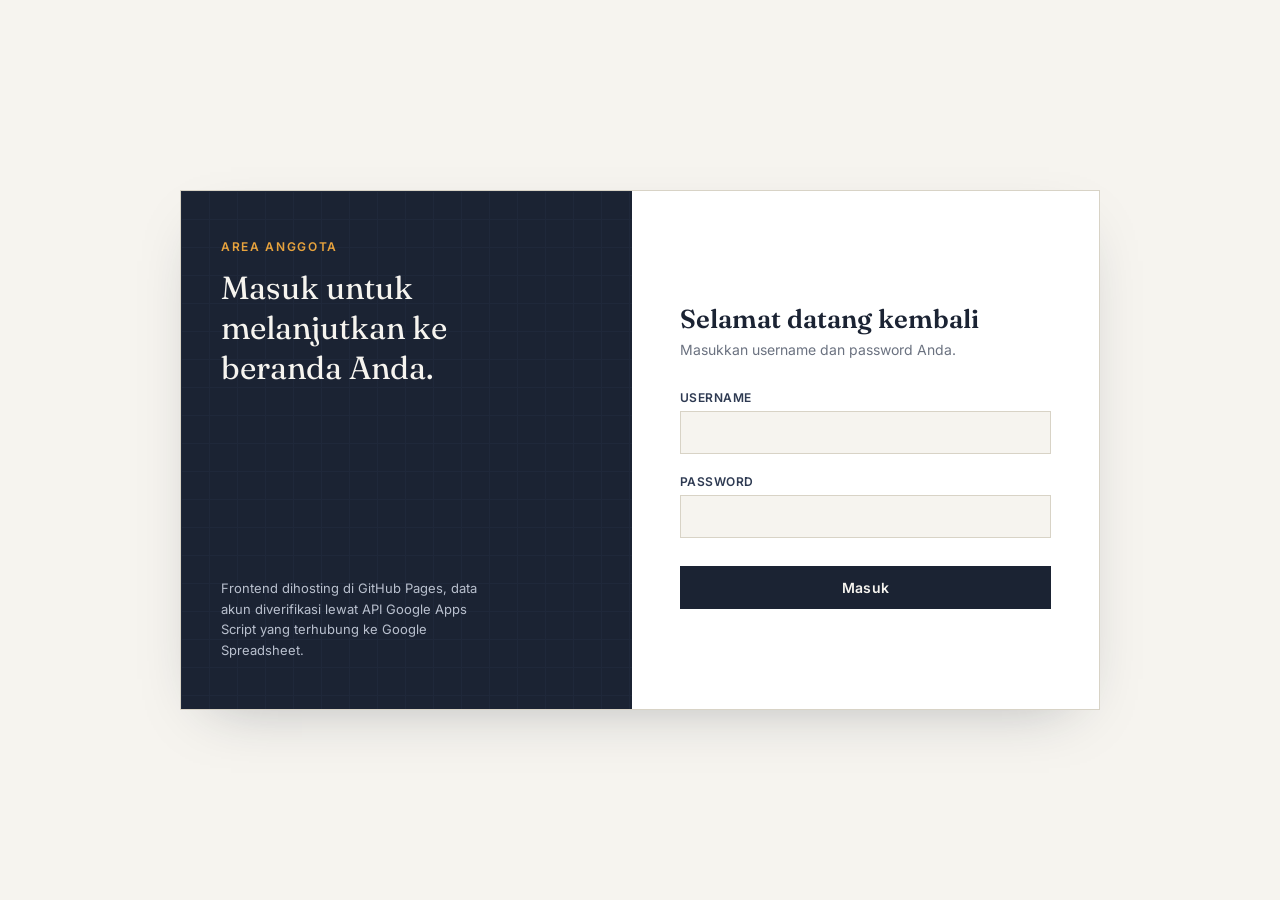
==== index.html @ 0613256c "Add files via upload" ====
<!DOCTYPE html>
<html lang="id">
<head>
  <meta charset="UTF-8">
  <meta name="viewport" content="width=device-width, initial-scale=1">
  <title>Login</title>
  <link rel="stylesheet" href="style.css">
</head>
<body>

  <div class="login-wrap">
    <div class="frame">
      <div class="side">
        <div class="side-top">
          <div class="eyebrow">Area Anggota</div>
          <div class="side-title">Masuk untuk melanjutkan ke beranda Anda.</div>
        </div>
        <div class="side-bottom">
          <p>Frontend dihosting di GitHub Pages, data akun diverifikasi lewat API Google Apps Script yang terhubung ke Google Spreadsheet.</p>
        </div>
      </div>

      <div class="form-panel">
        <h1>Selamat datang kembali</h1>
        <div class="sub">Masukkan username dan password Anda.</div>

        <form id="loginForm">
          <div class="field">
            <label for="username">Username</label>
            <input type="text" id="username" autocomplete="username" required>
          </div>
          <div class="field">
            <label for="password">Password</label>
            <input type="password" id="password" autocomplete="current-password" required>
          </div>
          <button type="submit" id="btnLogin">Masuk</button>
          <div class="msg" id="msg"></div>
        </form>
      </div>
    </div>
  </div>

  <script src="config.js"></script>
  <script>
    // Kalau sudah ada sesi tersimpan & valid, langsung ke beranda
    (async function checkExistingSession(){
      const token = localStorage.getItem('token');
      if (!token) return;
      try {
        const res = await fetch(API_URL + '?action=checkSession&token=' + encodeURIComponent(token));
        const data = await res.json();
        if (data.success) window.location.href = 'beranda.html';
      } catch (e) { /* diamkan, biarkan user login manual */ }
    })();

    document.getElementById('loginForm').addEventListener('submit', async function(e){
      e.preventDefault();
      const username = document.getElementById('username').value;
      const password = document.getElementById('password').value;
      const btn = document.getElementById('btnLogin');
      const msg = document.getElementById('msg');

      msg.className = 'msg';
      msg.textContent = '';
      btn.disabled = true;
      btn.textContent = 'Memeriksa...';

      try {
        const res = await fetch(API_URL, {
          method: 'POST',
          // text/plain menghindari CORS preflight (OPTIONS) yang tidak
          // ditangani Apps Script secara native
          headers: { 'Content-Type': 'text/plain;charset=utf-8' },
          body: JSON.stringify({ action: 'login', username, password })
        });
        const data = await res.json();

        if (data.success) {
          localStorage.setItem('token', data.token);
          localStorage.setItem('nama', data.nama);
          localStorage.setItem('username', data.username);
          msg.className = 'msg ok';
          msg.textContent = 'Berhasil masuk, mengalihkan...';
          window.location.href = 'beranda.html';
        } else {
          msg.className = 'msg error';
          msg.textContent = data.message || 'Login gagal.';
        }
      } catch (err) {
        msg.className = 'msg error';
        msg.textContent = 'Tidak bisa menghubungi server. Periksa API_URL di config.js.';
      } finally {
        btn.disabled = false;
        btn.textContent = 'Masuk';
      }
    });
  </script>
</body>
</html>
---- style.css ----
@import url('https://fonts.googleapis.com/css2?family=Fraunces:wght@500;600&family=Inter:wght@400;500;600&display=swap');

:root{
  --ink:#1B2333;
  --ink-soft:#2E3A52;
  --paper:#F6F4EF;
  --amber:#E8A33D;
  --teal:#3E7C7B;
  --line:#D8D3C6;
  --error:#C1502E;
}
*{ box-sizing:border-box; margin:0; padding:0; }
body{
  font-family:'Inter', sans-serif;
  background:var(--paper);
  color:var(--ink);
  min-height:100vh;
}

/* ---------- Login page ---------- */
.login-wrap{
  min-height:100vh;
  display:flex;
  align-items:center;
  justify-content:center;
  padding:20px;
}
.frame{
  display:flex;
  width:min(920px, 100%);
  min-height:520px;
  background:#fff;
  border:1px solid var(--line);
  box-shadow:0 20px 60px -30px rgba(27,35,51,0.35);
  overflow:hidden;
}
.side{
  flex:1;
  background:var(--ink);
  color:var(--paper);
  padding:48px 40px;
  display:flex;
  flex-direction:column;
  justify-content:space-between;
  position:relative;
}
.side::before{
  content:"";
  position:absolute;
  inset:0;
  background-image:
    linear-gradient(var(--ink-soft) 1px, transparent 1px),
    linear-gradient(90deg, var(--ink-soft) 1px, transparent 1px);
  background-size:28px 28px;
  opacity:0.25;
}
.side-top, .side-bottom{ position:relative; z-index:1; }
.eyebrow{
  font-size:12px;
  letter-spacing:0.14em;
  text-transform:uppercase;
  color:var(--amber);
  font-weight:600;
}
.side-title{
  font-family:'Fraunces', serif;
  font-size:32px;
  line-height:1.25;
  margin-top:14px;
  max-width:280px;
}
.side-bottom p{
  font-size:13px;
  color:#B9C0CE;
  line-height:1.6;
  max-width:260px;
}
.form-panel{
  flex:1;
  padding:56px 48px;
  display:flex;
  flex-direction:column;
  justify-content:center;
}
.form-panel h1{
  font-family:'Fraunces', serif;
  font-size:26px;
  font-weight:600;
  margin-bottom:6px;
}
.form-panel .sub{
  font-size:14px;
  color:#6B7280;
  margin-bottom:32px;
}
label{
  display:block;
  font-size:12px;
  font-weight:600;
  letter-spacing:0.04em;
  text-transform:uppercase;
  color:var(--ink-soft);
  margin-bottom:6px;
}
.field{ margin-bottom:20px; }
input[type="text"], input[type="password"]{
  width:100%;
  padding:12px 14px;
  border:1.5px solid var(--line);
  background:var(--paper);
  font-size:14px;
  font-family:inherit;
  color:var(--ink);
  transition:border-color .15s ease;
}
input:focus{ outline:none; border-color:var(--teal); }
button{
  width:100%;
  padding:13px;
  background:var(--ink);
  color:var(--paper);
  border:none;
  font-family:'Inter', sans-serif;
  font-size:14px;
  font-weight:600;
  letter-spacing:0.02em;
  cursor:pointer;
  margin-top:8px;
  transition:background .15s ease;
}
button:hover{ background:var(--ink-soft); }
button:disabled{ opacity:0.6; cursor:not-allowed; }
.msg{
  margin-top:16px;
  font-size:13px;
  padding:10px 12px;
  display:none;
}
.msg.error{ display:block; background:#FBEAE3; color:var(--error); border-left:3px solid var(--error); }
.msg.ok{ display:block; background:#E7F1EF; color:var(--teal); border-left:3px solid var(--teal); }

@media (max-width:720px){
  .side{ display:none; }
  .form-panel{ padding:40px 28px; }
}

/* ---------- Beranda page ---------- */
header{
  background:var(--ink);
  color:var(--paper);
  padding:20px 40px;
  display:flex;
  align-items:center;
  justify-content:space-between;
}
header .brand{ font-family:'Fraunces', serif; font-size:20px; }
header .brand span{ color:var(--amber); }
.user-box{ display:flex; align-items:center; gap:14px; }
.user-box .name{ font-size:14px; color:#D9DEE6; }
#btnLogout{
  background:transparent;
  border:1.5px solid #4A5670;
  color:var(--paper);
  padding:8px 16px;
  font-size:13px;
  font-weight:600;
  cursor:pointer;
  transition:all .15s ease;
}
#btnLogout:hover{ background:var(--paper); color:var(--ink); }

main{
  max-width:900px;
  margin:0 auto;
  padding:64px 40px;
}
h1{
  font-family:'Fraunces', serif;
  font-size:36px;
  margin-top:12px;
  margin-bottom:14px;
}
p.lead{
  font-size:15px;
  color:#5A6072;
  max-width:560px;
  line-height:1.7;
  margin-bottom:40px;
}
.cards{
  display:grid;
  grid-template-columns:repeat(auto-fit, minmax(200px, 1fr));
  gap:16px;
}
.card{
  background:#fff;
  border:1px solid var(--line);
  padding:24px;
}
.card .label{
  font-size:12px;
  text-transform:uppercase;
  letter-spacing:0.06em;
  color:#8A8F9C;
  margin-bottom:8px;
}
.card .value{ font-family:'Fraunces', serif; font-size:22px; }

.center-loading{
  min-height:100vh;
  display:flex;
  align-items:center;
  justify-content:center;
  font-size:14px;
  color:#6B7280;
}

@media (max-width:600px){
  header{ padding:16px 20px; }
  main{ padding:40px 20px; }
  h1{ font-size:28px; }
}
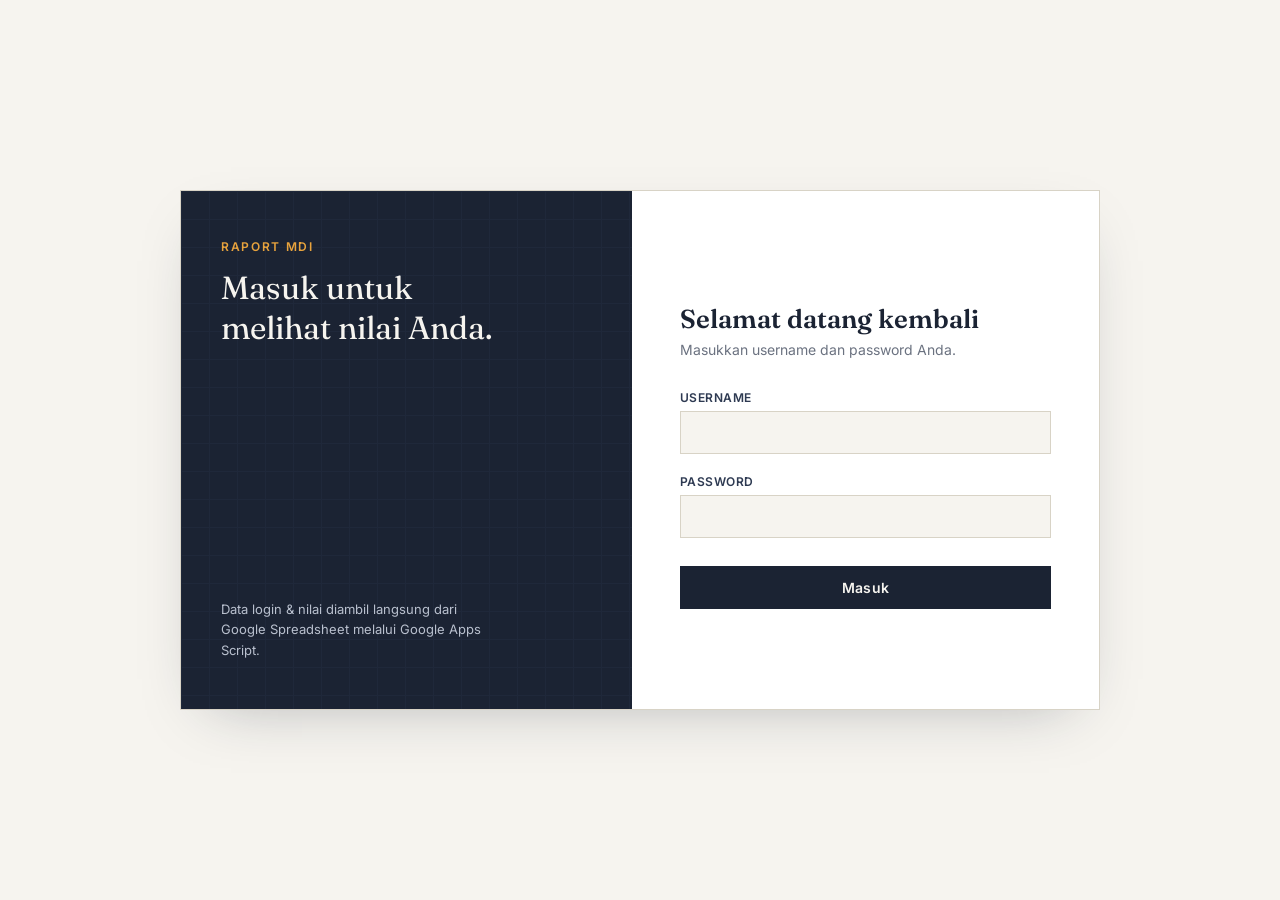
==== commit 1f10055f: "Update index.html" ====
--- a/index.html
+++ b/index.html
@@ -3,7 +3,7 @@
 <head>
   <meta charset="UTF-8">
   <meta name="viewport" content="width=device-width, initial-scale=1">
-  <title>Login</title>
+  <title>Login - Raport MDI</title>
   <link rel="stylesheet" href="style.css">
 </head>
 <body>
@@ -12,11 +12,11 @@
     <div class="frame">
       <div class="side">
         <div class="side-top">
-          <div class="eyebrow">Area Anggota</div>
-          <div class="side-title">Masuk untuk melanjutkan ke beranda Anda.</div>
+          <div class="eyebrow">Raport MDI</div>
+          <div class="side-title">Masuk untuk melihat nilai Anda.</div>
         </div>
         <div class="side-bottom">
-          <p>Frontend dihosting di GitHub Pages, data akun diverifikasi lewat API Google Apps Script yang terhubung ke Google Spreadsheet.</p>
+          <p>Data login & nilai diambil langsung dari Google Spreadsheet melalui Google Apps Script.</p>
         </div>
       </div>
 
@@ -42,20 +42,14 @@
 
   <script src="config.js"></script>
   <script>
-    // Kalau sudah ada sesi tersimpan & valid, langsung ke beranda
-    (async function checkExistingSession(){
-      const token = localStorage.getItem('token');
-      if (!token) return;
-      try {
-        const res = await fetch(API_URL + '?action=checkSession&token=' + encodeURIComponent(token));
-        const data = await res.json();
-        if (data.success) window.location.href = 'beranda.html';
-      } catch (e) { /* diamkan, biarkan user login manual */ }
-    })();
+    // Kalau sudah ada data login tersimpan, langsung ke beranda
+    if (localStorage.getItem('raport_username')) {
+      window.location.href = 'beranda.html';
+    }
 
     document.getElementById('loginForm').addEventListener('submit', async function(e){
       e.preventDefault();
-      const username = document.getElementById('username').value;
+      const username = document.getElementById('username').value.trim();
       const password = document.getElementById('password').value;
       const btn = document.getElementById('btnLogin');
       const msg = document.getElementById('msg');
@@ -66,25 +60,29 @@
       btn.textContent = 'Memeriksa...';
 
       try {
-        const res = await fetch(API_URL, {
-          method: 'POST',
-          // text/plain menghindari CORS preflight (OPTIONS) yang tidak
-          // ditangani Apps Script secara native
-          headers: { 'Content-Type': 'text/plain;charset=utf-8' },
-          body: JSON.stringify({ action: 'login', username, password })
-        });
-        const data = await res.json();
+        const url = API_URL
+          + '?func=LOGIN'
+          + '&SH=' + encodeURIComponent(SHEET_LOGIN)
+          + '&USERNAME=' + encodeURIComponent(username)
+          + '&PASSWORD=' + encodeURIComponent(password);
 
-        if (data.success) {
-          localStorage.setItem('token', data.token);
-          localStorage.setItem('nama', data.nama);
-          localStorage.setItem('username', data.username);
+        const res = await fetch(url);
+        const text = await res.text();
+        const parts = text.trim().split('|');
+
+        if (parts[0] === 'SUKSES') {
+          // format: SUKSES|username|password|nama|kelas|role
+          localStorage.setItem('raport_username', parts[1] || username);
+          localStorage.setItem('raport_nama', parts[3] || username);
+          localStorage.setItem('raport_kelas', parts[4] || '-');
+          localStorage.setItem('raport_role', parts[5] || '-');
+
           msg.className = 'msg ok';
           msg.textContent = 'Berhasil masuk, mengalihkan...';
           window.location.href = 'beranda.html';
         } else {
           msg.className = 'msg error';
-          msg.textContent = data.message || 'Login gagal.';
+          msg.textContent = 'Username atau password salah.';
         }
       } catch (err) {
         msg.className = 'msg error';
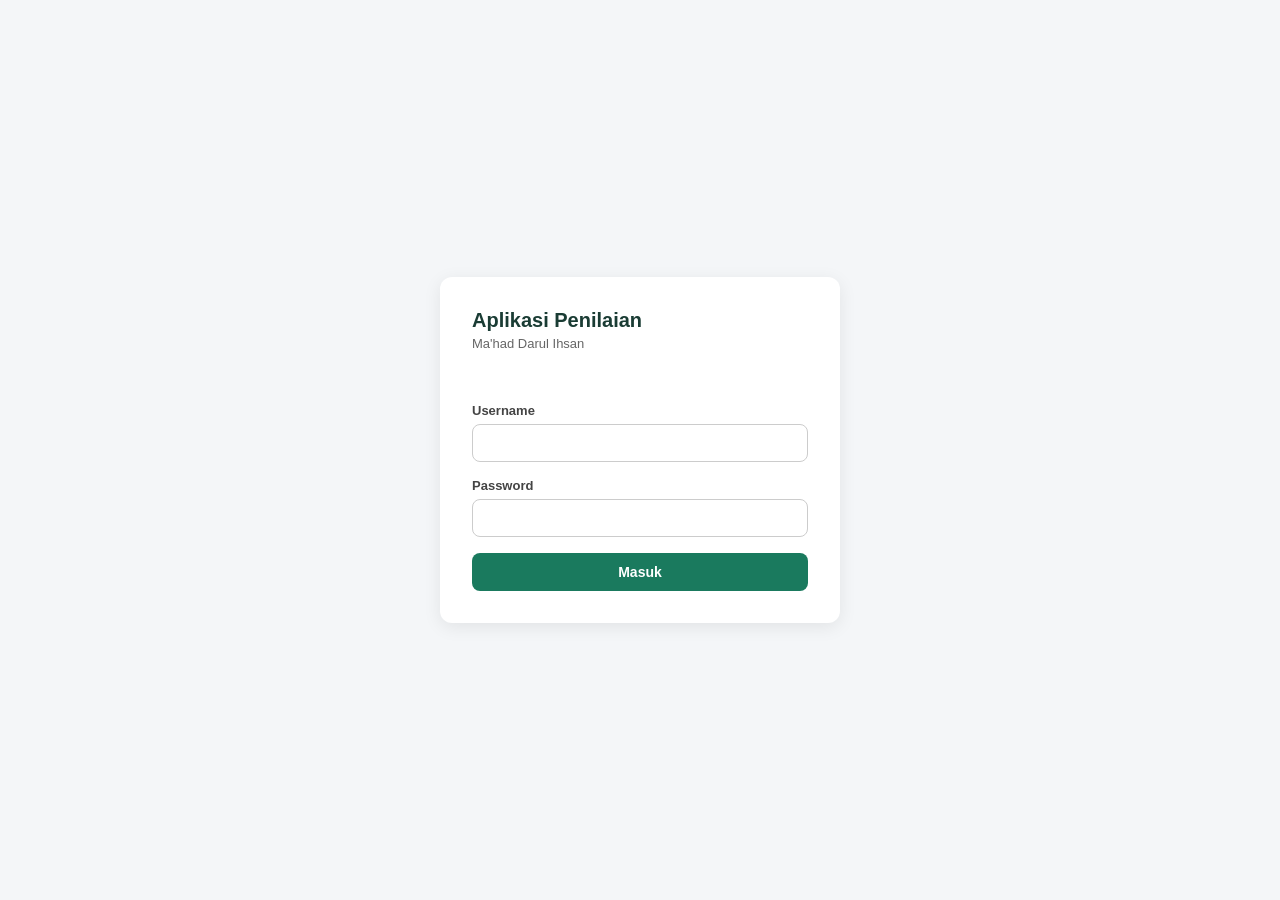
==== commit 4154faa9: "Add files via upload" ====
--- a/index.html
+++ b/index.html
@@ -1,92 +1,64 @@
 <!DOCTYPE html>
 <html lang="id">
 <head>
-  <meta charset="UTF-8">
-  <meta name="viewport" content="width=device-width, initial-scale=1">
-  <title>Login - Raport MDI</title>
-  <link rel="stylesheet" href="style.css">
+<meta charset="UTF-8">
+<meta name="viewport" content="width=device-width, initial-scale=1.0">
+<title>Login - Aplikasi Penilaian</title>
+<link rel="stylesheet" href="style.css">
 </head>
 <body>
+  <div class="center-wrap">
+    <div class="card">
+      <h1>Aplikasi Penilaian</h1>
+      <p class="subtitle">Ma'had Darul Ihsan</p>
 
-  <div class="login-wrap">
-    <div class="frame">
-      <div class="side">
-        <div class="side-top">
-          <div class="eyebrow">Raport MDI</div>
-          <div class="side-title">Masuk untuk melihat nilai Anda.</div>
-        </div>
-        <div class="side-bottom">
-          <p>Data login & nilai diambil langsung dari Google Spreadsheet melalui Google Apps Script.</p>
-        </div>
-      </div>
+      <div id="errorMsg" class="error-msg"></div>
 
-      <div class="form-panel">
-        <h1>Selamat datang kembali</h1>
-        <div class="sub">Masukkan username dan password Anda.</div>
+      <form id="loginForm">
+        <label for="username">Username</label>
+        <input type="text" id="username" required autocomplete="username">
 
-        <form id="loginForm">
-          <div class="field">
-            <label for="username">Username</label>
-            <input type="text" id="username" autocomplete="username" required>
-          </div>
-          <div class="field">
-            <label for="password">Password</label>
-            <input type="password" id="password" autocomplete="current-password" required>
-          </div>
-          <button type="submit" id="btnLogin">Masuk</button>
-          <div class="msg" id="msg"></div>
-        </form>
-      </div>
+        <label for="password">Password</label>
+        <input type="password" id="password" required autocomplete="current-password">
+
+        <button type="submit" id="btnLogin">Masuk</button>
+      </form>
     </div>
   </div>
 
-  <script src="config.js"></script>
+  <script src="app.js"></script>
   <script>
-    // Kalau sudah ada data login tersimpan, langsung ke beranda
-    if (localStorage.getItem('raport_username')) {
-      window.location.href = 'beranda.html';
-    }
-
-    document.getElementById('loginForm').addEventListener('submit', async function(e){
+    document.getElementById('loginForm').addEventListener('submit', async (e) => {
       e.preventDefault();
       const username = document.getElementById('username').value.trim();
-      const password = document.getElementById('password').value;
+      const password = document.getElementById('password').value.trim();
+      const errorMsg = document.getElementById('errorMsg');
       const btn = document.getElementById('btnLogin');
-      const msg = document.getElementById('msg');
 
-      msg.className = 'msg';
-      msg.textContent = '';
+      errorMsg.textContent = '';
       btn.disabled = true;
-      btn.textContent = 'Memeriksa...';
+      btn.textContent = 'Memproses...';
 
       try {
-        const url = API_URL
-          + '?func=LOGIN'
-          + '&SH=' + encodeURIComponent(SHEET_LOGIN)
-          + '&USERNAME=' + encodeURIComponent(username)
-          + '&PASSWORD=' + encodeURIComponent(password);
+        const res = await apiCall('login', { username, password });
+        if (res.success) {
+          sessionStorage.setItem('nama', res.nama);
+          sessionStorage.setItem('username', res.username);
+          sessionStorage.setItem('role', res.role);
 
-        const res = await fetch(url);
-        const text = await res.text();
-        const parts = text.trim().split('|');
-
-        if (parts[0] === 'SUKSES') {
-          // format: SUKSES|username|password|nama|kelas|role
-          localStorage.setItem('raport_username', parts[1] || username);
-          localStorage.setItem('raport_nama', parts[3] || username);
-          localStorage.setItem('raport_kelas', parts[4] || '-');
-          localStorage.setItem('raport_role', parts[5] || '-');
-
-          msg.className = 'msg ok';
-          msg.textContent = 'Berhasil masuk, mengalihkan...';
-          window.location.href = 'beranda.html';
+          if (res.role === 'Guru') {
+            window.location.href = 'guru.html';
+          } else if (res.role === 'Siswa') {
+            window.location.href = 'siswa.html';
+          } else {
+            errorMsg.textContent = 'Role tidak dikenali: ' + res.role;
+          }
         } else {
-          msg.className = 'msg error';
-          msg.textContent = 'Username atau password salah.';
+          errorMsg.textContent = res.message || 'Login gagal';
         }
       } catch (err) {
-        msg.className = 'msg error';
-        msg.textContent = 'Tidak bisa menghubungi server. Periksa API_URL di config.js.';
+        errorMsg.textContent = 'Gagal terhubung ke server. Cek koneksi / API_URL.';
+        console.error(err);
       } finally {
         btn.disabled = false;
         btn.textContent = 'Masuk';
--- a/style.css
+++ b/style.css
@@ -1,222 +1,171 @@
-@import url('https://fonts.googleapis.com/css2?family=Fraunces:wght@500;600&family=Inter:wght@400;500;600&display=swap');
+* { box-sizing: border-box; margin: 0; padding: 0; }
 
-:root{
-  --ink:#1B2333;
-  --ink-soft:#2E3A52;
-  --paper:#F6F4EF;
-  --amber:#E8A33D;
-  --teal:#3E7C7B;
-  --line:#D8D3C6;
-  --error:#C1502E;
-}
-*{ box-sizing:border-box; margin:0; padding:0; }
-body{
-  font-family:'Inter', sans-serif;
-  background:var(--paper);
-  color:var(--ink);
-  min-height:100vh;
+body {
+  font-family: 'Segoe UI', Arial, sans-serif;
+  background: #f4f6f8;
+  color: #222;
+  min-height: 100vh;
 }
 
-/* ---------- Login page ---------- */
-.login-wrap{
-  min-height:100vh;
-  display:flex;
-  align-items:center;
-  justify-content:center;
-  padding:20px;
-}
-.frame{
-  display:flex;
-  width:min(920px, 100%);
-  min-height:520px;
-  background:#fff;
-  border:1px solid var(--line);
-  box-shadow:0 20px 60px -30px rgba(27,35,51,0.35);
-  overflow:hidden;
-}
-.side{
-  flex:1;
-  background:var(--ink);
-  color:var(--paper);
-  padding:48px 40px;
-  display:flex;
-  flex-direction:column;
-  justify-content:space-between;
-  position:relative;
-}
-.side::before{
-  content:"";
-  position:absolute;
-  inset:0;
-  background-image:
-    linear-gradient(var(--ink-soft) 1px, transparent 1px),
-    linear-gradient(90deg, var(--ink-soft) 1px, transparent 1px);
-  background-size:28px 28px;
-  opacity:0.25;
-}
-.side-top, .side-bottom{ position:relative; z-index:1; }
-.eyebrow{
-  font-size:12px;
-  letter-spacing:0.14em;
-  text-transform:uppercase;
-  color:var(--amber);
-  font-weight:600;
-}
-.side-title{
-  font-family:'Fraunces', serif;
-  font-size:32px;
-  line-height:1.25;
-  margin-top:14px;
-  max-width:280px;
-}
-.side-bottom p{
-  font-size:13px;
-  color:#B9C0CE;
-  line-height:1.6;
-  max-width:260px;
-}
-.form-panel{
-  flex:1;
-  padding:56px 48px;
-  display:flex;
-  flex-direction:column;
-  justify-content:center;
-}
-.form-panel h1{
-  font-family:'Fraunces', serif;
-  font-size:26px;
-  font-weight:600;
-  margin-bottom:6px;
-}
-.form-panel .sub{
-  font-size:14px;
-  color:#6B7280;
-  margin-bottom:32px;
-}
-label{
-  display:block;
-  font-size:12px;
-  font-weight:600;
-  letter-spacing:0.04em;
-  text-transform:uppercase;
-  color:var(--ink-soft);
-  margin-bottom:6px;
-}
-.field{ margin-bottom:20px; }
-input[type="text"], input[type="password"]{
-  width:100%;
-  padding:12px 14px;
-  border:1.5px solid var(--line);
-  background:var(--paper);
-  font-size:14px;
-  font-family:inherit;
-  color:var(--ink);
-  transition:border-color .15s ease;
-}
-input:focus{ outline:none; border-color:var(--teal); }
-button{
-  width:100%;
-  padding:13px;
-  background:var(--ink);
-  color:var(--paper);
-  border:none;
-  font-family:'Inter', sans-serif;
-  font-size:14px;
-  font-weight:600;
-  letter-spacing:0.02em;
-  cursor:pointer;
-  margin-top:8px;
-  transition:background .15s ease;
-}
-button:hover{ background:var(--ink-soft); }
-button:disabled{ opacity:0.6; cursor:not-allowed; }
-.msg{
-  margin-top:16px;
-  font-size:13px;
-  padding:10px 12px;
-  display:none;
-}
-.msg.error{ display:block; background:#FBEAE3; color:var(--error); border-left:3px solid var(--error); }
-.msg.ok{ display:block; background:#E7F1EF; color:var(--teal); border-left:3px solid var(--teal); }
-
-@media (max-width:720px){
-  .side{ display:none; }
-  .form-panel{ padding:40px 28px; }
+.center-wrap {
+  min-height: 100vh;
+  display: flex;
+  align-items: center;
+  justify-content: center;
+  padding: 16px;
 }
 
-/* ---------- Beranda page ---------- */
-header{
-  background:var(--ink);
-  color:var(--paper);
-  padding:20px 40px;
-  display:flex;
-  align-items:center;
-  justify-content:space-between;
-}
-header .brand{ font-family:'Fraunces', serif; font-size:20px; }
-header .brand span{ color:var(--amber); }
-.user-box{ display:flex; align-items:center; gap:14px; }
-.user-box .name{ font-size:14px; color:#D9DEE6; }
-#btnLogout{
-  background:transparent;
-  border:1.5px solid #4A5670;
-  color:var(--paper);
-  padding:8px 16px;
-  font-size:13px;
-  font-weight:600;
-  cursor:pointer;
-  transition:all .15s ease;
-}
-#btnLogout:hover{ background:var(--paper); color:var(--ink); }
-
-main{
-  max-width:900px;
-  margin:0 auto;
-  padding:64px 40px;
-}
-h1{
-  font-family:'Fraunces', serif;
-  font-size:36px;
-  margin-top:12px;
-  margin-bottom:14px;
-}
-p.lead{
-  font-size:15px;
-  color:#5A6072;
-  max-width:560px;
-  line-height:1.7;
-  margin-bottom:40px;
-}
-.cards{
-  display:grid;
-  grid-template-columns:repeat(auto-fit, minmax(200px, 1fr));
-  gap:16px;
-}
-.card{
-  background:#fff;
-  border:1px solid var(--line);
-  padding:24px;
-}
-.card .label{
-  font-size:12px;
-  text-transform:uppercase;
-  letter-spacing:0.06em;
-  color:#8A8F9C;
-  margin-bottom:8px;
-}
-.card .value{ font-family:'Fraunces', serif; font-size:22px; }
-
-.center-loading{
-  min-height:100vh;
-  display:flex;
-  align-items:center;
-  justify-content:center;
-  font-size:14px;
-  color:#6B7280;
+.card {
+  background: #fff;
+  border-radius: 12px;
+  box-shadow: 0 4px 18px rgba(0,0,0,0.08);
+  padding: 32px;
+  width: 100%;
+  max-width: 400px;
 }
 
-@media (max-width:600px){
-  header{ padding:16px 20px; }
-  main{ padding:40px 20px; }
-  h1{ font-size:28px; }
+.card h1 {
+  font-size: 20px;
+  margin-bottom: 4px;
+  color: #1a3c34;
 }
+
+.card p.subtitle {
+  color: #666;
+  font-size: 13px;
+  margin-bottom: 24px;
+}
+
+label {
+  display: block;
+  font-size: 13px;
+  font-weight: 600;
+  margin-bottom: 6px;
+  color: #444;
+}
+
+input, select {
+  width: 100%;
+  padding: 10px 12px;
+  border: 1px solid #ccc;
+  border-radius: 8px;
+  font-size: 14px;
+  margin-bottom: 16px;
+}
+
+button {
+  width: 100%;
+  padding: 11px;
+  background: #1a7a5e;
+  color: #fff;
+  border: none;
+  border-radius: 8px;
+  font-size: 14px;
+  font-weight: 600;
+  cursor: pointer;
+}
+
+button:hover { background: #145f49; }
+
+.error-msg {
+  color: #c0392b;
+  font-size: 13px;
+  margin-bottom: 12px;
+  min-height: 16px;
+}
+
+.success-msg {
+  color: #1a7a5e;
+  font-size: 13px;
+  margin-bottom: 12px;
+  min-height: 16px;
+}
+
+/* ===== Dashboard layout ===== */
+
+.topbar {
+  background: #1a3c34;
+  color: #fff;
+  padding: 14px 20px;
+  display: flex;
+  justify-content: space-between;
+  align-items: center;
+}
+
+.topbar h2 { font-size: 16px; }
+.topbar .user-info { font-size: 13px; opacity: 0.9; }
+.topbar button {
+  width: auto;
+  background: #c0392b;
+  padding: 6px 14px;
+  font-size: 13px;
+}
+.topbar button:hover { background: #a93226; }
+
+.container {
+  max-width: 900px;
+  margin: 24px auto;
+  padding: 0 16px;
+}
+
+.panel {
+  background: #fff;
+  border-radius: 10px;
+  padding: 20px;
+  box-shadow: 0 2px 10px rgba(0,0,0,0.05);
+  margin-bottom: 20px;
+}
+
+.panel h3 {
+  font-size: 15px;
+  margin-bottom: 14px;
+  color: #1a3c34;
+}
+
+table {
+  width: 100%;
+  border-collapse: collapse;
+  font-size: 13px;
+}
+
+th, td {
+  border: 1px solid #e0e0e0;
+  padding: 8px 10px;
+  text-align: left;
+}
+
+th {
+  background: #eef4f2;
+  color: #1a3c34;
+}
+
+td input[type="number"] {
+  margin-bottom: 0;
+  width: 70px;
+  padding: 6px 8px;
+}
+
+.save-bar {
+  display: flex;
+  justify-content: flex-end;
+  margin-top: 14px;
+  gap: 10px;
+}
+
+.save-bar button { width: auto; padding: 10px 22px; }
+
+.loading { color: #888; font-size: 13px; padding: 10px 0; }
+
+@media (max-width: 600px) {
+  table, thead, tbody, th, td, tr { display: block; }
+  th { display: none; }
+  td { border: none; border-bottom: 1px solid #eee; position: relative; padding-left: 45%; }
+  td::before {
+    content: attr(data-label);
+    position: absolute;
+    left: 10px;
+    font-weight: 600;
+    color: #555;
+  }
+  tr { margin-bottom: 12px; border: 1px solid #e0e0e0; border-radius: 8px; padding: 6px 0; }
+}
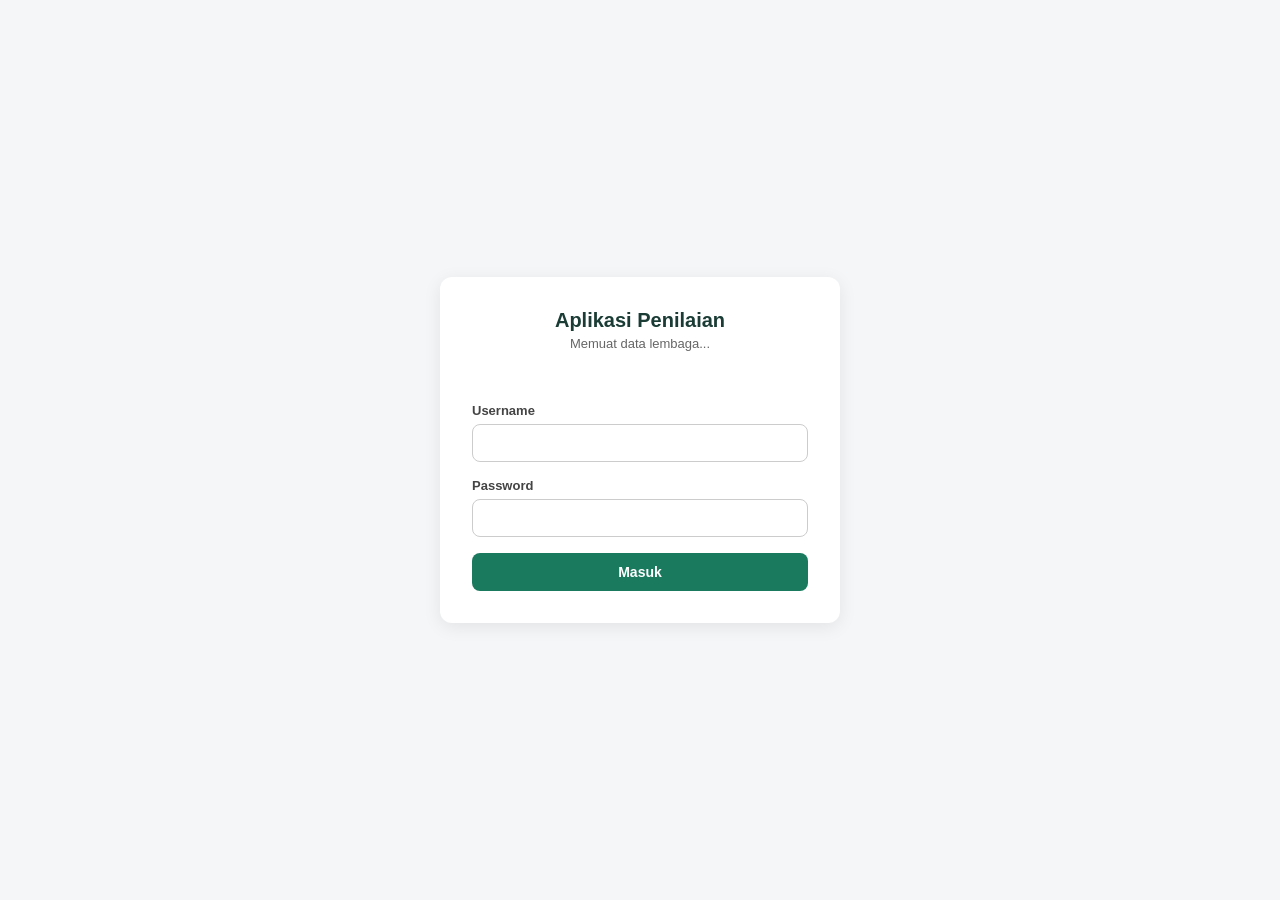
==== commit 8bfa47e6: "Update index.html" ====
--- a/index.html
+++ b/index.html
@@ -9,8 +9,11 @@
 <body>
   <div class="center-wrap">
     <div class="card">
-      <h1>Aplikasi Penilaian</h1>
-      <p class="subtitle">Ma'had Darul Ihsan</p>
+      <div id="lembagaInfo" style="text-align:center; margin-bottom:20px;">
+        <img id="logoLembaga" src="" alt="Logo" style="width:70px; height:70px; object-fit:contain; display:none; margin:0 auto 10px;">
+        <h1 id="namaLembaga">Aplikasi Penilaian</h1>
+        <p class="subtitle" id="infoTahunSemester">Memuat data lembaga...</p>
+      </div>
 
       <div id="errorMsg" class="error-msg"></div>
 
@@ -28,6 +31,25 @@
 
   <script src="app.js"></script>
   <script>
+    async function loadInfoLembaga() {
+      try {
+        const res = await apiCall('getInfoLembaga');
+        if (res.success) {
+          document.getElementById('namaLembaga').textContent = res.namaLembaga;
+          document.getElementById('infoTahunSemester').textContent =
+            'Tahun Ajaran ' + res.tahunAjaran + ' — Semester ' + res.semester;
+          if (res.logoUrl) {
+            const img = document.getElementById('logoLembaga');
+            img.src = res.logoUrl;
+            img.style.display = 'block';
+          }
+        }
+      } catch (err) {
+        console.error('Gagal memuat info lembaga', err);
+      }
+    }
+    loadInfoLembaga();
+
     document.getElementById('loginForm').addEventListener('submit', async (e) => {
       e.preventDefault();
       const username = document.getElementById('username').value.trim();
